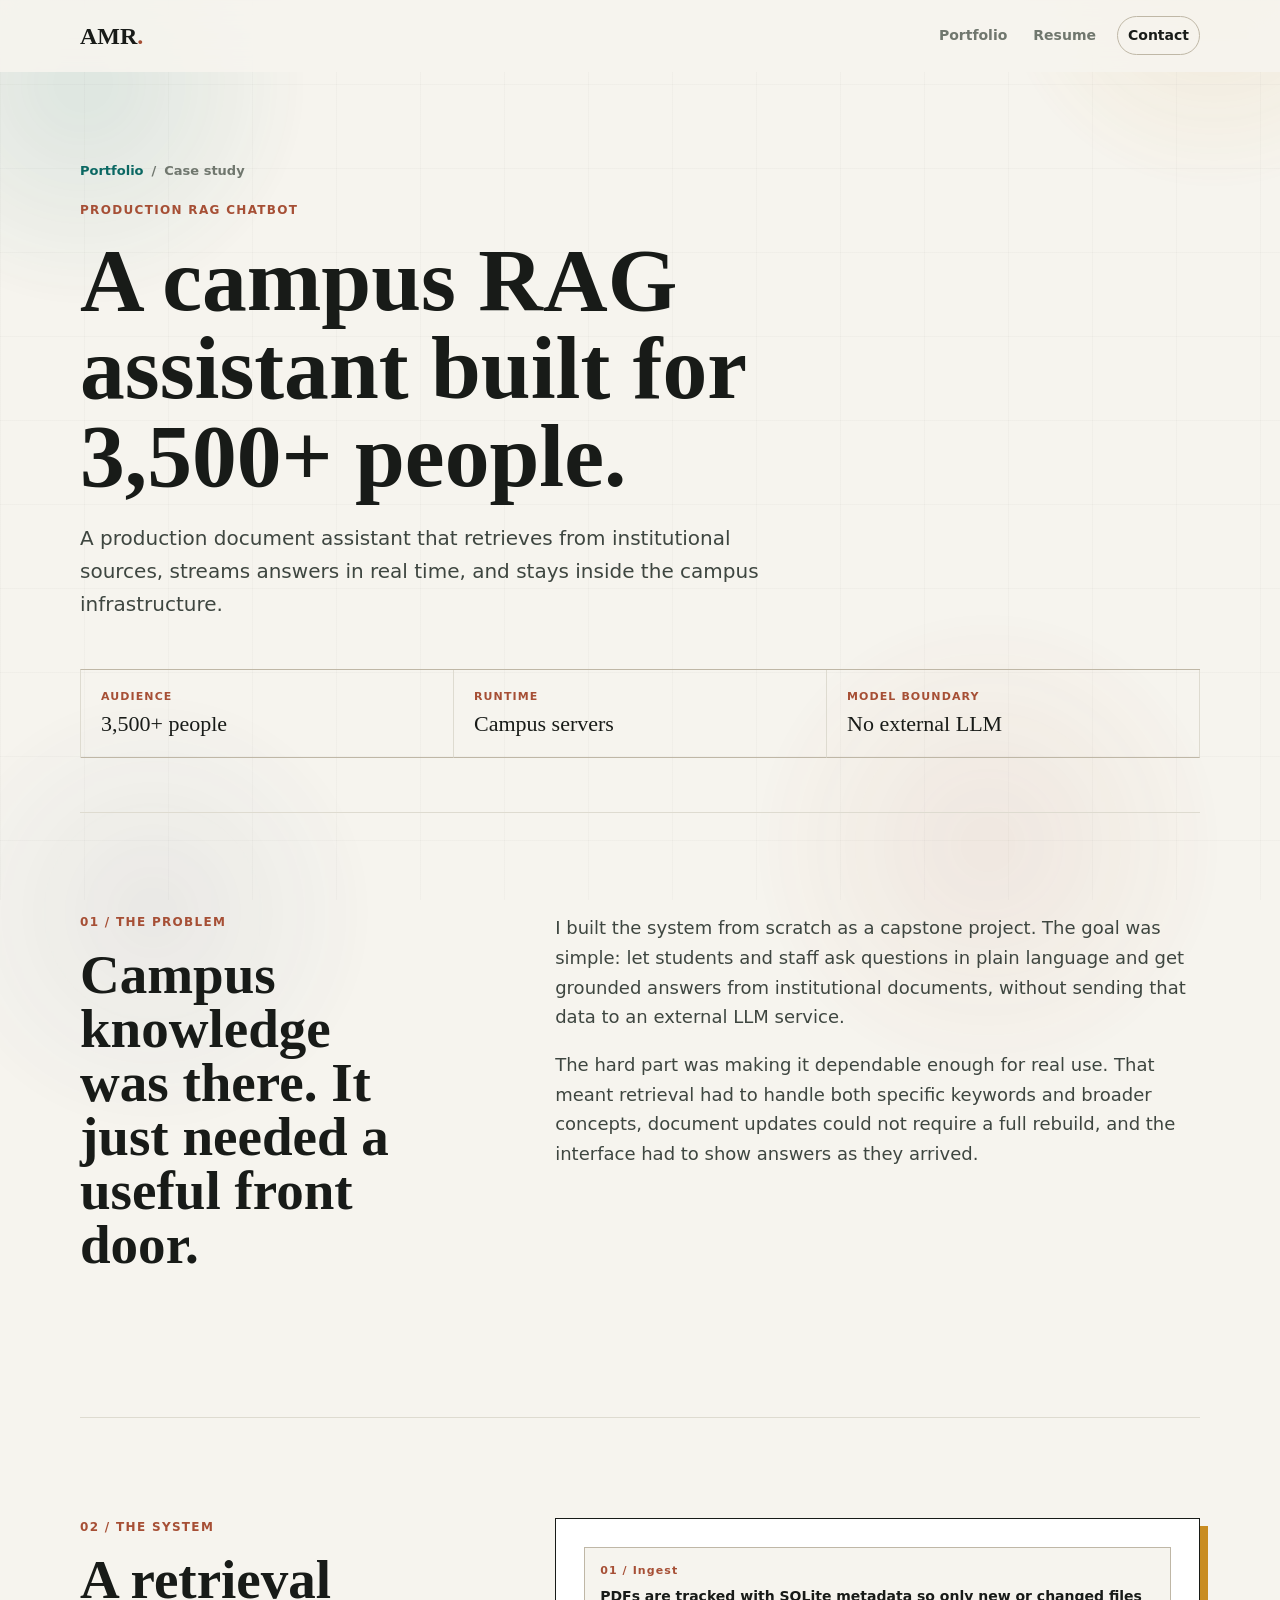
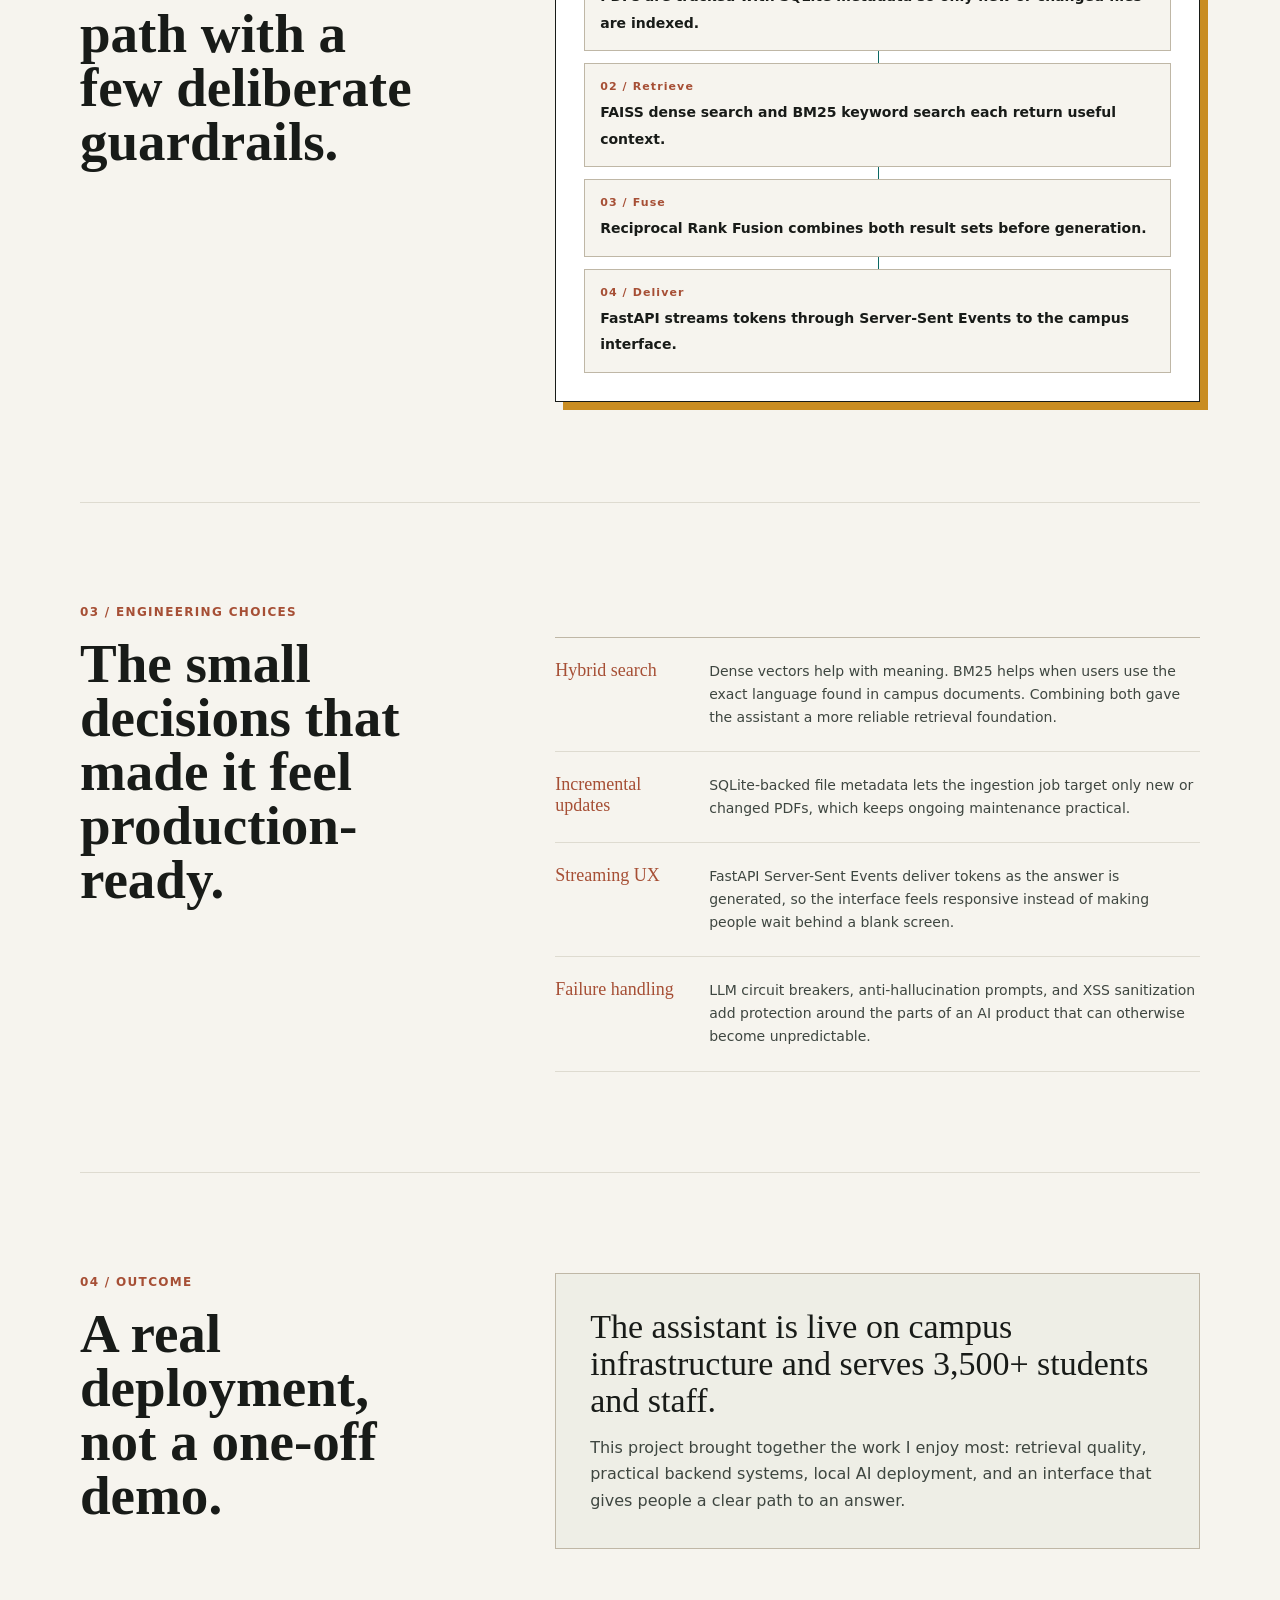
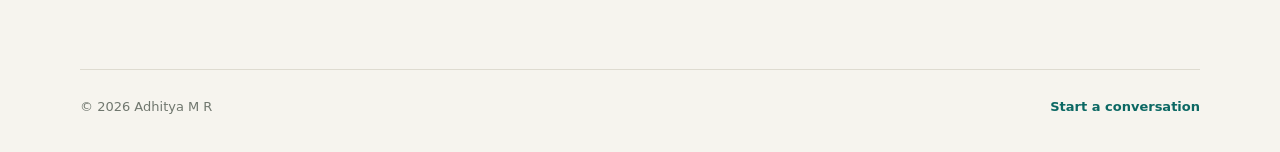
==== case-study.html @ 6dcc954e "Add site rebuild files" ====
<!doctype html>
<html lang="en">
<head>
  <meta charset="utf-8">
  <meta name="viewport" content="width=device-width, initial-scale=1">
  <meta name="description" content="Case study: a production campus RAG assistant built by Adhitya M R.">
  <meta name="theme-color" content="#f6f4ee">
  <title>Campus RAG Assistant | Adhitya M R</title>
  <link rel="icon" type="image/svg+xml" href="favicon.svg">
  <link rel="manifest" href="site.webmanifest">
  <link rel="stylesheet" href="styles.css">
  <script src="script.js" defer></script>
</head>
<body>
  <a class="skip-link" href="#main">Skip to content</a>

  <header class="site-header" data-header>
    <a class="brand" href="index.html" aria-label="Adhitya M R portfolio home">AMR<span>.</span></a>
    <button class="menu-toggle" type="button" aria-expanded="false" aria-controls="site-nav">Menu</button>
    <nav class="site-nav" id="site-nav" aria-label="Primary navigation">
      <a href="index.html#about">Portfolio</a>
      <a href="resume.html">Resume</a>
      <a class="nav-resume" href="index.html#contact">Contact</a>
    </nav>
  </header>

  <main id="main">
    <header class="page-header shell">
      <p class="breadcrumbs"><a href="index.html">Portfolio</a><span>/</span><span>Case study</span></p>
      <p class="eyebrow">Production RAG chatbot</p>
      <h1>A campus RAG assistant built for 3,500+ people.</h1>
      <p class="page-intro">A production document assistant that retrieves from institutional sources, streams answers in real time, and stays inside the campus infrastructure.</p>
      <div class="case-facts" aria-label="Project facts">
        <div><span>Audience</span><strong>3,500+ people</strong></div>
        <div><span>Runtime</span><strong>Campus servers</strong></div>
        <div><span>Model boundary</span><strong>No external LLM</strong></div>
      </div>
    </header>

    <section class="case-study-section shell" id="overview" aria-labelledby="problem-title">
      <div class="case-study-grid">
        <div><p class="eyebrow">01 / The problem</p><h2 id="problem-title">Campus knowledge was there. It just needed a useful front door.</h2></div>
        <div class="case-body">
          <p>I built the system from scratch as a capstone project. The goal was simple: let students and staff ask questions in plain language and get grounded answers from institutional documents, without sending that data to an external LLM service.</p>
          <p>The hard part was making it dependable enough for real use. That meant retrieval had to handle both specific keywords and broader concepts, document updates could not require a full rebuild, and the interface had to show answers as they arrived.</p>
        </div>
      </div>
    </section>

    <section class="case-study-section shell" aria-labelledby="architecture-title">
      <div class="case-study-grid">
        <div><p class="eyebrow">02 / The system</p><h2 id="architecture-title">A retrieval path with a few deliberate guardrails.</h2></div>
        <div class="architecture" aria-label="Campus RAG system flow">
          <div class="architecture-step"><span>01 / Ingest</span><strong>PDFs are tracked with SQLite metadata so only new or changed files are indexed.</strong></div>
          <div class="architecture-step"><span>02 / Retrieve</span><strong>FAISS dense search and BM25 keyword search each return useful context.</strong></div>
          <div class="architecture-step"><span>03 / Fuse</span><strong>Reciprocal Rank Fusion combines both result sets before generation.</strong></div>
          <div class="architecture-step"><span>04 / Deliver</span><strong>FastAPI streams tokens through Server-Sent Events to the campus interface.</strong></div>
        </div>
      </div>
    </section>

    <section class="case-study-section shell" aria-labelledby="decisions-title">
      <div class="case-study-grid">
        <div><p class="eyebrow">03 / Engineering choices</p><h2 id="decisions-title">The small decisions that made it feel production-ready.</h2></div>
        <div class="decision-list">
          <article><h3>Hybrid search</h3><p>Dense vectors help with meaning. BM25 helps when users use the exact language found in campus documents. Combining both gave the assistant a more reliable retrieval foundation.</p></article>
          <article><h3>Incremental updates</h3><p>SQLite-backed file metadata lets the ingestion job target only new or changed PDFs, which keeps ongoing maintenance practical.</p></article>
          <article><h3>Streaming UX</h3><p>FastAPI Server-Sent Events deliver tokens as the answer is generated, so the interface feels responsive instead of making people wait behind a blank screen.</p></article>
          <article><h3>Failure handling</h3><p>LLM circuit breakers, anti-hallucination prompts, and XSS sanitization add protection around the parts of an AI product that can otherwise become unpredictable.</p></article>
        </div>
      </div>
    </section>

    <section class="case-study-section shell" aria-labelledby="outcome-title">
      <div class="case-study-grid">
        <div><p class="eyebrow">04 / Outcome</p><h2 id="outcome-title">A real deployment, not a one-off demo.</h2></div>
        <article class="case-outcome">
          <h3>The assistant is live on campus infrastructure and serves 3,500+ students and staff.</h3>
          <p>This project brought together the work I enjoy most: retrieval quality, practical backend systems, local AI deployment, and an interface that gives people a clear path to an answer.</p>
        </article>
      </div>
    </section>
  </main>

  <footer class="site-footer shell"><span>&copy; <span data-year></span> Adhitya M R</span><a href="index.html#contact">Start a conversation</a></footer>
</body>
</html>
---- styles.css ----
:root {
  --bg: #f6f4ee;
  --surface: #ffffff;
  --surface-soft: #eeeee6;
  --ink: #181b18;
  --ink-soft: #3e4640;
  --muted: #70776e;
  --line: #dedbd0;
  --line-strong: #bfb7a6;
  --accent: #0b6863;
  --accent-2: #a64f35;
  --accent-3: #c98d22;
  --accent-4: #394f7a;
  --shadow: 0 18px 45px rgba(52, 43, 32, .08);
  --serif: Georgia, "Times New Roman", serif;
  --sans: Inter, ui-sans-serif, system-ui, -apple-system, BlinkMacSystemFont, "Segoe UI", sans-serif;
}

* {
  box-sizing: border-box;
}

html {
  scroll-behavior: smooth;
  scroll-padding-top: 86px;
}

body {
  margin: 0;
  background: var(--bg);
  color: var(--ink);
  font: 16px/1.65 var(--sans);
  isolation: isolate;
}

body::before {
  content: "";
  position: fixed;
  inset: 0;
  z-index: -2;
  pointer-events: none;
  background:
    linear-gradient(90deg, rgba(24, 27, 24, .025) 1px, transparent 1px),
    linear-gradient(rgba(24, 27, 24, .025) 1px, transparent 1px);
  background-size: 84px 84px;
}

body::after {
  content: "";
  position: fixed;
  inset: -18vmax;
  z-index: -1;
  pointer-events: none;
  opacity: .75;
  background:
    radial-gradient(circle at 18% 23%, rgba(11, 104, 99, .12) 0 1.5%, transparent 13%),
    radial-gradient(circle at 83% 15%, rgba(201, 141, 34, .12) 0 1.2%, transparent 12%),
    radial-gradient(circle at 70% 79%, rgba(166, 79, 53, .09) 0 1.4%, transparent 15%),
    radial-gradient(circle at 22% 84%, rgba(57, 79, 122, .08) 0 1.1%, transparent 13%);
  filter: blur(3px);
  animation: ambient-drift 24s ease-in-out infinite alternate;
}

a {
  color: inherit;
  text-decoration: none;
}

a:focus-visible,
button:focus-visible {
  outline: 3px solid var(--accent-3);
  outline-offset: 4px;
}

.shell {
  width: min(1120px, calc(100% - 48px));
  margin: 0 auto;
}

.skip-link {
  position: fixed;
  z-index: 20;
  top: 12px;
  left: 12px;
  padding: 9px 14px;
  background: var(--ink);
  color: white;
  transform: translateY(-160%);
}

.skip-link:focus {
  transform: translateY(0);
}

.site-header {
  position: sticky;
  top: 0;
  z-index: 10;
  display: flex;
  align-items: center;
  justify-content: space-between;
  min-height: 72px;
  padding: 0 max(24px, calc((100vw - 1120px) / 2));
  border-bottom: 1px solid transparent;
  background: color-mix(in srgb, var(--bg) 88%, transparent);
  backdrop-filter: blur(14px);
  transition: min-height .2s, border-color .2s;
}

.site-header.is-scrolled {
  min-height: 60px;
  border-bottom-color: var(--line);
}

.brand {
  font: 700 24px/1 var(--serif);
  letter-spacing: 0;
}

.brand span {
  color: var(--accent-2);
}

.site-nav {
  display: flex;
  align-items: center;
  gap: 6px;
}

.site-nav a {
  padding: 7px 10px;
  color: var(--muted);
  font-size: 14px;
  font-weight: 700;
}

.site-nav a:hover,
.site-nav a.active {
  color: var(--accent);
}

.site-nav .nav-resume {
  margin-left: 5px;
  border: 1px solid var(--line-strong);
  border-radius: 999px;
  color: var(--ink);
}

.site-nav .nav-resume:hover {
  border-color: var(--accent);
  color: var(--accent);
}

.section-rail {
  position: fixed;
  z-index: 8;
  top: 50%;
  right: clamp(16px, 3vw, 42px);
  display: grid;
  gap: 8px;
  transform: translateY(-50%);
}

.section-rail::before {
  content: "";
  position: absolute;
  top: 8px;
  bottom: 8px;
  left: 5px;
  width: 1px;
  background: var(--line-strong);
}

.section-rail a {
  position: relative;
  display: flex;
  align-items: center;
  min-height: 11px;
  color: var(--ink-soft);
}

.section-rail a::before {
  content: "";
  width: 11px;
  height: 11px;
  border: 2px solid var(--bg);
  border-radius: 50%;
  background: var(--line-strong);
  transition: transform .2s ease, background .2s ease;
}

.section-rail span {
  position: absolute;
  right: 19px;
  padding: 2px 7px;
  border: 1px solid var(--line);
  background: color-mix(in srgb, var(--bg) 92%, transparent);
  font-size: 11px;
  font-weight: 800;
  opacity: 0;
  transform: translateX(5px);
  transition: opacity .2s ease, transform .2s ease;
}

.section-rail a:hover span,
.section-rail a:focus-visible span,
.section-rail a.active span {
  opacity: 1;
  transform: translateX(0);
}

.section-rail a.active::before {
  background: var(--accent);
  transform: scale(1.35);
}

.menu-toggle {
  display: none;
  border: 1px solid var(--line-strong);
  border-radius: 999px;
  background: var(--surface);
  color: var(--ink);
  padding: 7px 13px;
  font: 700 13px var(--sans);
}

.hero {
  position: relative;
  display: grid;
  grid-template-columns: minmax(0, 1fr) 315px;
  gap: clamp(38px, 9vw, 120px);
  align-items: center;
  min-height: calc(100vh - 72px);
  padding: 92px 0 110px;
}

.eyebrow {
  display: flex;
  align-items: center;
  gap: 9px;
  margin: 0 0 15px;
  color: var(--accent-2);
  font-size: 12px;
  font-weight: 800;
  letter-spacing: .11em;
  text-transform: uppercase;
}

h1,
h2,
h3,
p {
  overflow-wrap: anywhere;
}

h1,
h2,
h3 {
  margin-top: 0;
}

h1,
h2 {
  font-family: var(--serif);
  letter-spacing: 0;
  line-height: .98;
}

h1 {
  max-width: 760px;
  margin-bottom: 26px;
  font-size: clamp(50px, 7vw, 94px);
}

.name-initials {
  white-space: nowrap;
}

h2 {
  font-size: clamp(42px, 5.3vw, 72px);
}

em {
  color: var(--accent);
  font-weight: 400;
}

.intro {
  max-width: 680px;
  margin-bottom: 31px;
  color: var(--ink-soft);
  font-size: clamp(18px, 2vw, 22px);
}

.hero-actions,
.contact-actions {
  display: flex;
  flex-wrap: wrap;
  align-items: center;
  gap: 16px;
}

.jump-links {
  display: flex;
  flex-wrap: wrap;
  gap: 9px 18px;
  margin-top: 32px;
}

.jump-links a {
  display: inline-flex;
  gap: 7px;
  align-items: center;
  padding-bottom: 3px;
  border-bottom: 1px solid transparent;
  color: var(--ink-soft);
  font-size: 12px;
  font-weight: 800;
  transition: border-color .2s ease, color .2s ease, transform .2s ease;
}

.jump-links a:hover {
  border-bottom-color: var(--accent);
  color: var(--accent);
  transform: translateY(-2px);
}

.jump-links span {
  color: var(--accent-2);
  font-family: var(--serif);
  font-size: 15px;
}

.button {
  display: inline-flex;
  align-items: center;
  justify-content: center;
  gap: 10px;
  min-height: 48px;
  padding: 0 18px;
  border: 1px solid var(--ink);
  border-radius: 5px;
  font-size: 14px;
  font-weight: 800;
  transition: transform .18s ease, box-shadow .18s ease;
}

.button:hover {
  transform: translate(-2px, -2px);
  box-shadow: 4px 4px 0 var(--ink);
}

.button-primary {
  border-color: var(--accent);
  background: var(--accent);
  color: #fff;
}

.text-link {
  color: var(--accent);
  font-size: 14px;
  font-weight: 800;
}

.text-link:hover {
  text-decoration: underline;
}

.now-card {
  position: relative;
  padding: 22px;
  border: 1px solid var(--ink);
  background: var(--surface);
  box-shadow: 8px 8px 0 var(--accent-3);
  transform: translate(var(--tilt-x, 0), var(--tilt-y, 0)) rotate(calc(2deg + var(--tilt-r, 0deg)));
  transition: transform .25s ease, box-shadow .25s ease;
}

.now-card:hover {
  box-shadow: 11px 11px 0 var(--accent-3);
}

.now-card::after {
  content: "";
  position: absolute;
  width: 90px;
  height: 5px;
  top: -3px;
  left: 50%;
  background: rgba(201, 141, 34, .65);
  transform: translateX(-50%) rotate(-3deg);
}

.card-topline {
  display: flex;
  justify-content: space-between;
  color: var(--muted);
  font-size: 11px;
  font-weight: 800;
  letter-spacing: .14em;
}

.live-dot {
  width: 9px;
  height: 9px;
  border-radius: 50%;
  background: var(--accent);
}

.now-card > p:not(.card-footnote) {
  margin: 44px 0 25px;
  font: 28px/1.14 var(--serif);
  letter-spacing: 0;
}

.mini-stack,
.tags {
  display: flex;
  flex-wrap: wrap;
  gap: 7px;
}

.mini-stack span,
.tags span {
  padding: 3px 8px;
  border: 1px solid var(--line);
  border-radius: 999px;
  color: var(--ink-soft);
  font-size: 12px;
  font-weight: 700;
}

.card-footnote {
  margin: 27px 0 0;
  padding-top: 13px;
  border-top: 1px solid var(--line);
  color: var(--muted);
  font-size: 12px;
}

.scroll-cue {
  position: absolute;
  bottom: 25px;
  left: 0;
  display: flex;
  align-items: center;
  gap: 10px;
  color: var(--muted);
  font-size: 12px;
  font-weight: 700;
}

.scroll-cue i {
  width: 28px;
  height: 1px;
  background: var(--accent);
}

.section {
  padding: 115px 0;
  border-top: 1px solid var(--line);
}

.section-heading {
  max-width: 770px;
  margin-bottom: 48px;
}

.section-heading .eyebrow {
  margin-bottom: 18px;
}

.about {
  display: grid;
  grid-template-columns: 1.15fr .85fr;
  gap: 90px;
}

.about .section-heading {
  margin: 0;
}

.about-content > p {
  margin: 0 0 38px;
  color: var(--ink-soft);
  font-size: 21px;
}

.principles {
  display: grid;
  gap: 12px;
  margin: 0;
  padding: 0;
  list-style: none;
}

.principles li {
  display: grid;
  grid-template-columns: 43px 1fr;
  gap: 8px;
  padding-top: 12px;
  border-top: 1px solid var(--line);
  color: var(--ink-soft);
  font-weight: 700;
}

.principles span {
  color: var(--accent-2);
  font-size: 12px;
}

.split-heading {
  display: flex;
  max-width: none;
  align-items: end;
  justify-content: space-between;
  gap: 35px;
}

.split-heading > div {
  max-width: 700px;
}

.split-heading > p {
  max-width: 320px;
  margin: 0 0 5px;
  color: var(--muted);
}

.experience-list {
  display: grid;
  grid-template-columns: 1fr 1fr;
  gap: 18px;
}

.timeline-card {
  position: relative;
  min-height: 640px;
  padding: 32px;
  overflow: hidden;
  border: 1px solid var(--line-strong);
  background: var(--surface);
  transition: transform .25s ease, box-shadow .25s ease;
}

.timeline-card:hover {
  transform: translateY(-5px);
  box-shadow: var(--shadow);
}

.timeline-card-alt {
  background: var(--surface-soft);
}

.role-meta,
.card-label {
  margin: 0 0 24px;
  color: var(--accent-2);
  font-size: 11px;
  font-weight: 800;
  letter-spacing: .1em;
  text-transform: uppercase;
}

.timeline-card h3 {
  max-width: 460px;
  margin-bottom: 16px;
  font: 38px/1.05 var(--serif);
  letter-spacing: 0;
}

.timeline-card > p:not(.role-meta) {
  max-width: 520px;
  color: var(--ink-soft);
}

.detail-list {
  display: grid;
  gap: 10px;
  margin: 26px 0 30px;
  padding: 0;
  list-style: none;
  color: var(--ink-soft);
  font-size: 14px;
}

.detail-list li {
  position: relative;
  padding-left: 17px;
}

.detail-list li::before {
  content: "";
  position: absolute;
  left: 0;
  top: .65em;
  width: 7px;
  height: 7px;
  background: var(--accent);
  transform: rotate(45deg);
}

.timeline-card .tags {
  margin-top: 28px;
}

.case-link {
  display: inline-flex;
  align-items: center;
  gap: 8px;
  margin-top: 26px;
  color: var(--accent);
  font-size: 13px;
  font-weight: 800;
}

.case-link:hover span {
  transform: translateX(4px);
}

.case-link span {
  transition: transform .2s ease;
}

.projects {
  padding-bottom: 100px;
}

.project-list {
  border-top: 1px solid var(--line-strong);
}

.project-row {
  display: grid;
  grid-template-columns: 60px minmax(0, 1fr) 260px 42px;
  gap: 20px;
  align-items: center;
  padding: 31px 12px;
  border-bottom: 1px solid var(--line);
  transition: background .2s, padding .2s;
}

.project-row:hover {
  padding-right: 20px;
  padding-left: 20px;
  background: var(--surface);
}

.project-number {
  color: var(--accent-2);
  font: 28px var(--serif);
}

.project-row h3 {
  margin: 0 0 5px;
  font: 29px/1.15 var(--serif);
  letter-spacing: 0;
}

.project-row p {
  margin: 0;
  color: var(--muted);
}

.project-stack {
  font-size: 13px;
}

.project-row > a {
  justify-self: end;
  display: grid;
  width: 42px;
  height: 34px;
  place-items: center;
  border: 1px solid var(--line-strong);
  border-radius: 999px;
  color: var(--accent);
  font-size: 12px;
  font-weight: 800;
}

.project-row > a:hover {
  background: var(--accent);
  color: white;
}

.skills {
  padding-top: 80px;
}

.toolkit-grid {
  display: grid;
  grid-template-columns: repeat(2, 1fr);
  border-top: 1px solid var(--line-strong);
}

.toolkit-grid div {
  display: grid;
  grid-template-columns: 145px 1fr;
  gap: 20px;
  padding: 20px 0;
  border-bottom: 1px solid var(--line);
}

.toolkit-grid div:nth-child(odd) {
  padding-right: 28px;
}

.toolkit-grid div:nth-child(even) {
  padding-left: 28px;
  border-left: 1px solid var(--line);
}

.toolkit-grid strong {
  color: var(--accent-2);
  font-size: 13px;
}

.toolkit-grid span {
  color: var(--ink-soft);
}

.credentials-grid {
  display: grid;
  grid-template-columns: 1fr 1fr;
  gap: 18px;
  margin-top: 34px;
}

.credential-card {
  padding: 28px;
  border: 1px solid var(--line-strong);
  background: var(--surface);
}

.credential-card:nth-child(2) {
  background: var(--surface-soft);
}

.credential-card h3 {
  margin-bottom: 12px;
  font: 30px/1.1 var(--serif);
  letter-spacing: 0;
}

.credential-card p:last-child {
  margin-bottom: 0;
  color: var(--ink-soft);
}

.contact {
  position: relative;
  padding: 115px 0 120px;
}

.contact-grid {
  display: grid;
  grid-template-columns: minmax(0, .9fr) minmax(430px, 1.1fr);
  gap: clamp(48px, 9vw, 120px);
  align-items: start;
}

.contact-copy h2 {
  max-width: 620px;
  margin-bottom: 24px;
}

.contact-copy > p:not(.eyebrow) {
  max-width: 520px;
  margin: 0 0 30px;
  color: var(--ink-soft);
  font-size: 19px;
}

.contact-notes {
  display: grid;
  gap: 11px;
  max-width: 520px;
  margin: 38px 0 0;
  padding: 0;
  list-style: none;
}

.contact-notes li {
  display: grid;
  grid-template-columns: 34px 1fr;
  gap: 9px;
  padding-top: 11px;
  border-top: 1px solid var(--line);
  color: var(--ink-soft);
  font-size: 14px;
  font-weight: 700;
}

.contact-notes span {
  color: var(--accent-2);
  font: 16px var(--serif);
}

.contact-starter {
  position: relative;
  padding: 34px;
  border: 1px solid var(--ink);
  background: var(--surface);
  box-shadow: 10px 10px 0 var(--accent-4);
}

.contact-starter::before {
  content: "";
  position: absolute;
  top: -4px;
  right: 34px;
  width: 84px;
  height: 6px;
  background: rgba(57, 79, 122, .55);
  transform: rotate(2deg);
}

.contact-starter h3 {
  max-width: 520px;
  margin-bottom: 27px;
  font: 35px/1.08 var(--serif);
}

.topic-picker {
  display: grid;
  grid-template-columns: 1fr 1fr;
  gap: 9px;
}

.topic-button {
  min-height: 54px;
  padding: 11px 13px;
  border: 1px solid var(--line-strong);
  border-radius: 0;
  background: var(--bg);
  color: var(--ink-soft);
  cursor: pointer;
  font: 700 13px/1.25 var(--sans);
  text-align: left;
  transition: transform .2s ease, background .2s ease, border-color .2s ease, color .2s ease;
}

.topic-button:hover,
.topic-button:focus-visible {
  border-color: var(--accent);
  color: var(--accent);
  transform: translateY(-2px);
}

.topic-button.is-selected {
  border-color: var(--accent);
  background: var(--accent);
  color: #fff;
}

.contact-status {
  min-height: 1.7em;
  margin: 21px 0;
  color: var(--accent);
  font-size: 13px;
  font-weight: 800;
}

.contact-starter .contact-actions {
  gap: 11px;
}

.contact-starter .button {
  flex: 1 1 160px;
}

.contact-footnote {
  margin: 23px 0 0;
  padding-top: 14px;
  border-top: 1px solid var(--line);
  color: var(--muted);
  font-size: 12px;
}

.button-whatsapp {
  border-color: var(--accent);
  background: #fff;
  color: var(--accent);
}

.button-whatsapp svg {
  width: 20px;
  height: 20px;
  fill: currentColor;
}

.site-footer {
  display: flex;
  justify-content: space-between;
  padding: 26px 0 35px;
  border-top: 1px solid var(--line);
  color: var(--muted);
  font-size: 13px;
}

.site-footer a {
  color: var(--accent);
  font-weight: 800;
}

.page-header {
  padding: 88px 0 54px;
  border-bottom: 1px solid var(--line);
}

.breadcrumbs {
  display: flex;
  gap: 8px;
  margin: 0 0 20px;
  color: var(--muted);
  font-size: 13px;
  font-weight: 700;
}

.breadcrumbs a {
  color: var(--accent);
}

.page-header h1 {
  max-width: 920px;
  margin-bottom: 22px;
  font-size: clamp(54px, 7vw, 94px);
}

.page-intro {
  max-width: 720px;
  margin: 0;
  color: var(--ink-soft);
  font-size: 20px;
}

.case-facts {
  display: grid;
  grid-template-columns: repeat(3, 1fr);
  margin-top: 48px;
  border-top: 1px solid var(--line-strong);
  border-left: 1px solid var(--line);
}

.case-facts div {
  padding: 18px 20px;
  border-right: 1px solid var(--line);
  border-bottom: 1px solid var(--line-strong);
}

.case-facts span {
  display: block;
  margin-bottom: 5px;
  color: var(--accent-2);
  font-size: 11px;
  font-weight: 800;
  letter-spacing: .1em;
  text-transform: uppercase;
}

.case-facts strong {
  font: 22px/1.15 var(--serif);
}

.case-study-section {
  padding: 100px 0;
}

.case-study-section + .case-study-section {
  border-top: 1px solid var(--line);
}

.case-study-grid {
  display: grid;
  grid-template-columns: .7fr 1.3fr;
  gap: clamp(48px, 10vw, 140px);
  align-items: start;
}

.case-study-grid h2 {
  position: sticky;
  top: 100px;
  font-size: clamp(38px, 4.3vw, 58px);
}

.case-body {
  max-width: 670px;
}

.case-body > p {
  margin-top: 0;
  color: var(--ink-soft);
  font-size: 18px;
}

.decision-list {
  display: grid;
  gap: 0;
  margin: 34px 0 0;
  border-top: 1px solid var(--line-strong);
}

.decision-list article {
  display: grid;
  grid-template-columns: 130px 1fr;
  gap: 24px;
  padding: 22px 0;
  border-bottom: 1px solid var(--line);
}

.decision-list h3 {
  margin: 0;
  color: var(--accent-2);
  font: 18px/1.2 var(--serif);
}

.decision-list p {
  margin: 0;
  color: var(--ink-soft);
  font-size: 14px;
}

.architecture {
  display: grid;
  gap: 12px;
  padding: 28px;
  border: 1px solid var(--ink);
  background: var(--surface);
  box-shadow: 8px 8px 0 var(--accent-3);
}

.architecture-step {
  position: relative;
  padding: 14px 15px;
  border: 1px solid var(--line-strong);
  background: var(--bg);
}

.architecture-step:not(:last-child)::after {
  content: "";
  position: absolute;
  bottom: -13px;
  left: 50%;
  width: 1px;
  height: 12px;
  background: var(--accent);
}

.architecture-step span {
  display: block;
  margin-bottom: 3px;
  color: var(--accent-2);
  font-size: 11px;
  font-weight: 800;
  letter-spacing: .1em;
}

.architecture-step strong {
  font-size: 14px;
}

.case-outcome {
  padding: 34px;
  border: 1px solid var(--line-strong);
  background: var(--surface-soft);
}

.case-outcome h3 {
  margin-bottom: 15px;
  font: 34px/1.1 var(--serif);
}

.case-outcome p {
  margin: 0;
  color: var(--ink-soft);
}

.resume-main {
  padding: 65px 0 100px;
}

.resume-topline {
  display: flex;
  align-items: start;
  justify-content: space-between;
  gap: 30px;
  margin-bottom: 52px;
}

.resume-name {
  margin-bottom: 13px;
  font-size: clamp(50px, 7vw, 82px);
}

.resume-role {
  margin: 0;
  color: var(--accent-2);
  font-size: 15px;
  font-weight: 800;
}

.resume-actions {
  display: flex;
  flex-wrap: wrap;
  gap: 10px;
}

.resume-actions .button {
  cursor: pointer;
}

.resume-summary {
  max-width: 790px;
  margin: 0 0 58px;
  color: var(--ink-soft);
  font-size: 20px;
}

.resume-section {
  display: grid;
  grid-template-columns: 170px 1fr;
  gap: 40px;
  padding: 42px 0;
  border-top: 1px solid var(--line-strong);
}

.resume-section-title {
  margin: 0;
  color: var(--accent-2);
  font-size: 12px;
  letter-spacing: .1em;
  text-transform: uppercase;
}

.resume-section-content > *:first-child {
  margin-top: 0;
}

.resume-entry + .resume-entry {
  margin-top: 35px;
}

.resume-entry-header {
  display: flex;
  justify-content: space-between;
  gap: 18px;
  margin-bottom: 10px;
}

.resume-entry h3 {
  margin: 0;
  font: 29px/1.1 var(--serif);
}

.resume-entry time,
.resume-entry .location {
  color: var(--muted);
  font-size: 13px;
  font-weight: 700;
  white-space: nowrap;
}

.resume-entry p {
  margin: 0 0 12px;
  color: var(--ink-soft);
}

.resume-entry ul {
  display: grid;
  gap: 8px;
  margin: 0;
  padding-left: 18px;
  color: var(--ink-soft);
  font-size: 14px;
}

.resume-skills {
  display: grid;
  gap: 13px;
  margin: 0;
}

.resume-skills div {
  display: grid;
  grid-template-columns: 160px 1fr;
  gap: 18px;
}

.resume-skills dt {
  color: var(--accent-2);
  font-size: 13px;
  font-weight: 800;
}

.resume-skills dd {
  margin: 0;
  color: var(--ink-soft);
}

.toast {
  position: fixed;
  z-index: 30;
  right: 22px;
  bottom: 22px;
  padding: 10px 15px;
  border: 1px solid var(--ink);
  background: var(--surface);
  box-shadow: 4px 4px 0 var(--accent-3);
  font-size: 13px;
  font-weight: 700;
  opacity: 0;
  transform: translateY(15px);
  pointer-events: none;
  transition: .2s;
}

.toast.is-visible {
  opacity: 1;
  transform: translateY(0);
}

.reveal {
  opacity: 0;
  transform: translateY(18px);
  transition: opacity .55s ease, transform .55s ease;
}

.reveal.is-visible {
  opacity: 1;
  transform: translateY(0);
}

@keyframes ambient-drift {
  from {
    transform: translate3d(-1.5%, -1%, 0) scale(1);
  }

  to {
    transform: translate3d(1.5%, 1%, 0) scale(1.05);
  }
}

@media (max-width: 780px) {
  html {
    scroll-padding-top: 70px;
  }

  .shell {
    width: min(100% - 34px, 1120px);
  }

  .site-header {
    min-height: 64px;
    padding: 0 17px;
  }

  .menu-toggle {
    display: block;
  }

  .site-nav {
    position: absolute;
    top: 63px;
    right: 17px;
    left: 17px;
    display: none;
    flex-direction: column;
    align-items: stretch;
    gap: 0;
    padding: 8px;
    border: 1px solid var(--line);
    background: var(--surface);
    box-shadow: var(--shadow);
  }

  .site-nav.is-open {
    display: flex;
  }

  .site-nav a {
    padding: 11px;
  }

  .section-rail {
    display: none;
  }

  .hero {
    grid-template-columns: 1fr;
    gap: 55px;
    min-height: auto;
    padding: 83px 0 88px;
  }

  .now-card {
    max-width: 410px;
    justify-self: end;
  }

  .scroll-cue {
    display: none;
  }

  .section,
  .contact {
    padding: 76px 0;
  }

  .about,
  .experience-list,
  .credentials-grid,
  .contact-grid {
    grid-template-columns: 1fr;
    gap: 38px;
  }

  .split-heading {
    display: block;
  }

  .split-heading > p {
    margin-top: 22px;
  }

  .timeline-card {
    min-height: auto;
  }

  .project-row {
    grid-template-columns: 38px 1fr 42px;
    gap: 12px;
  }

  .project-stack {
    display: none;
  }

  .toolkit-grid {
    grid-template-columns: 1fr;
  }

  .toolkit-grid div:nth-child(n) {
    padding: 17px 0;
    border-left: 0;
  }

  .contact {
    padding-bottom: 82px;
  }

  .case-study-section {
    padding: 75px 0;
  }

  .case-study-grid {
    grid-template-columns: 1fr;
    gap: 30px;
  }

  .case-study-grid h2 {
    position: static;
  }

  .resume-topline,
  .resume-entry-header {
    align-items: start;
    flex-direction: column;
  }

  .resume-section {
    grid-template-columns: 1fr;
    gap: 16px;
  }
}

@media (max-width: 480px) {
  h1 {
    font-size: clamp(42px, 12vw, 52px);
  }

  .hero {
    padding-top: 58px;
  }

  .now-card {
    justify-self: stretch;
  }

  .timeline-card,
  .credential-card,
  .contact-starter {
    padding: 25px;
  }

  .timeline-card {
    padding-bottom: 125px;
  }

  .timeline-card h3 {
    font-size: 32px;
  }

  .project-row {
    padding-right: 0;
    padding-left: 0;
  }

  .project-row:hover {
    padding-right: 6px;
    padding-left: 6px;
  }

  .toolkit-grid div {
    grid-template-columns: 1fr;
    gap: 4px;
  }

  .topic-picker {
    grid-template-columns: 1fr;
  }

  .case-facts {
    grid-template-columns: 1fr;
  }

  .decision-list article,
  .resume-skills div {
    grid-template-columns: 1fr;
    gap: 7px;
  }

  .page-header {
    padding-top: 58px;
  }

  .resume-main {
    padding-top: 45px;
  }

  .site-footer {
    gap: 12px;
    flex-direction: column;
  }

  .contact-actions .button {
    width: 100%;
  }
}

@media (prefers-reduced-motion: reduce) {
  *,
  *::before,
  *::after {
    scroll-behavior: auto !important;
    animation-duration: .01ms !important;
    transition-duration: .01ms !important;
  }

  .reveal {
    opacity: 1;
    transform: none;
  }
}

@media print {
  body {
    background: #fff;
    font-size: 11pt;
  }

  body::before,
  body::after,
  .site-header,
  .section-rail,
  .site-footer,
  .resume-actions {
    display: none !important;
  }

  .shell {
    width: 100%;
  }

  .resume-main {
    padding: 0;
  }

  .resume-topline {
    margin-bottom: 28px;
  }

  .resume-name {
    font-size: 38pt;
  }

  .resume-summary {
    margin-bottom: 28px;
    font-size: 13pt;
  }

  .resume-section {
    grid-template-columns: 120px 1fr;
    gap: 24px;
    padding: 24px 0;
    break-inside: avoid;
  }

  .resume-entry + .resume-entry {
    margin-top: 22px;
  }
}
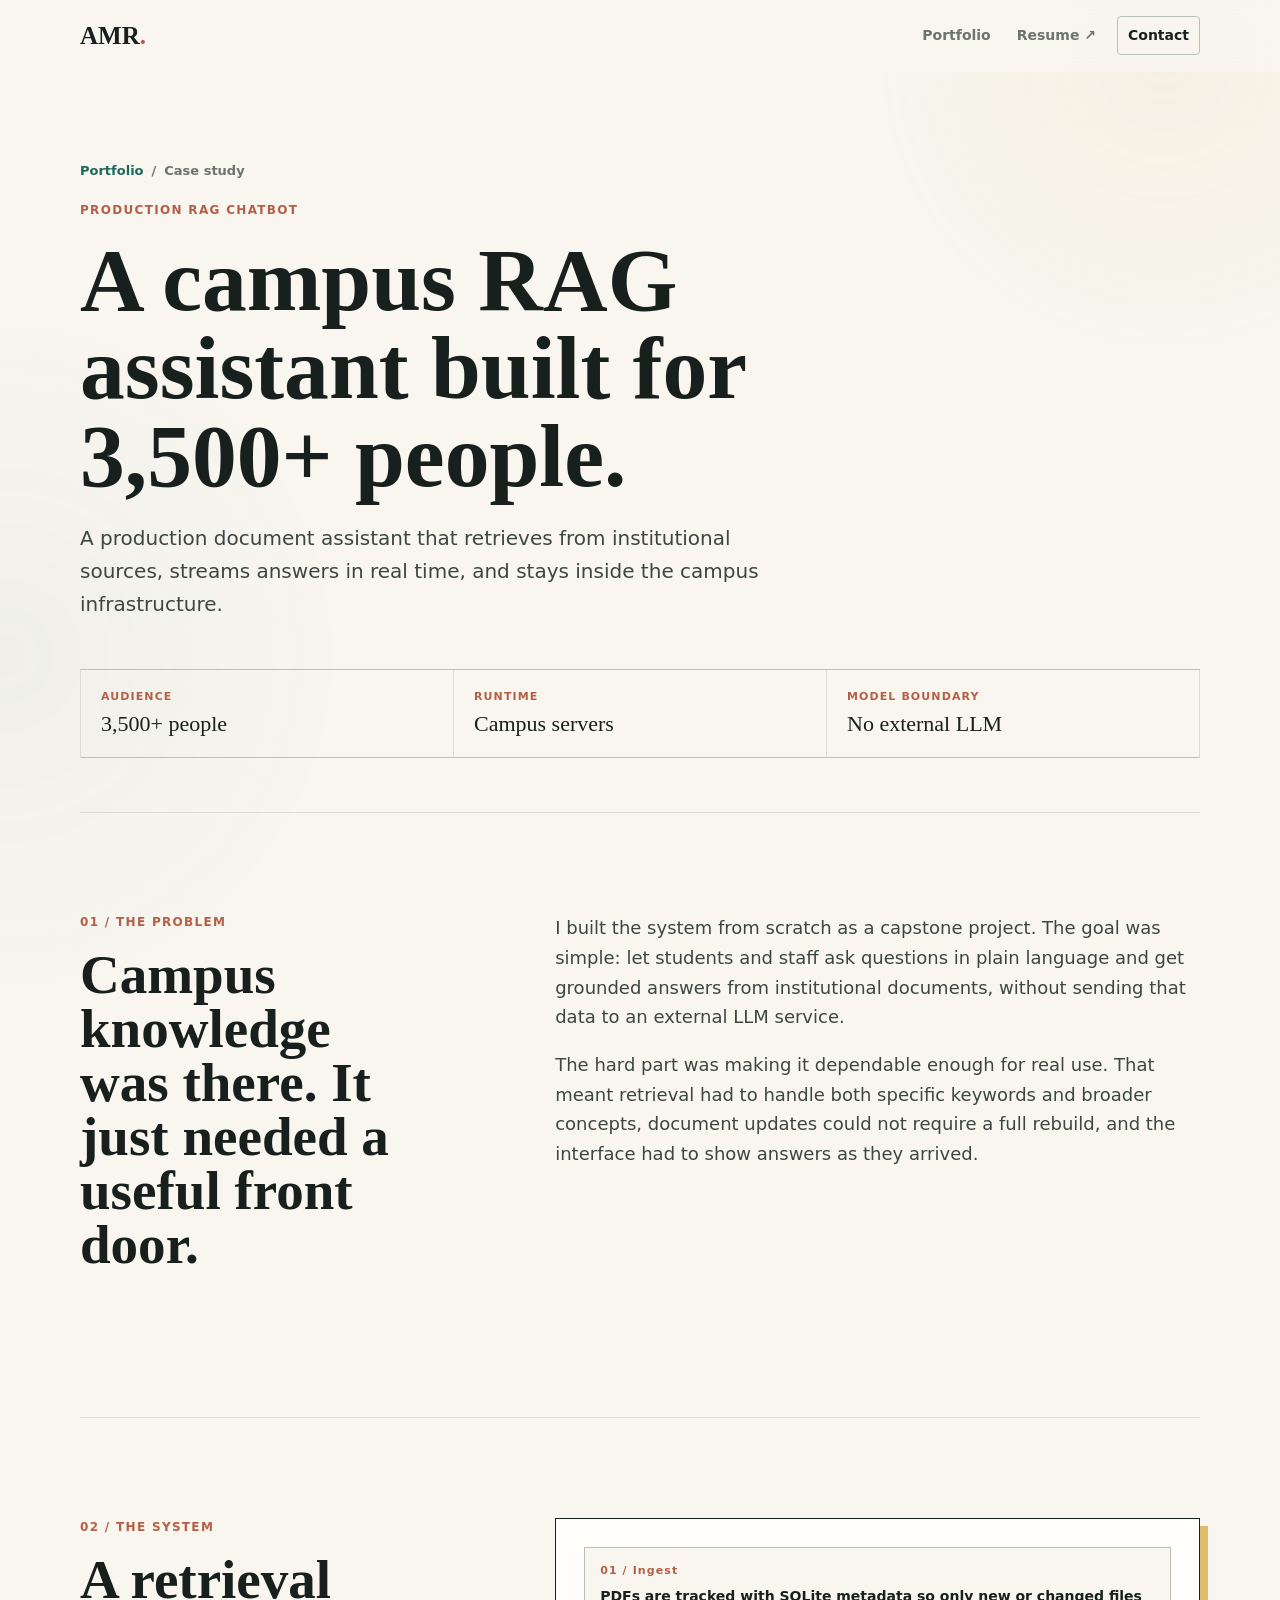
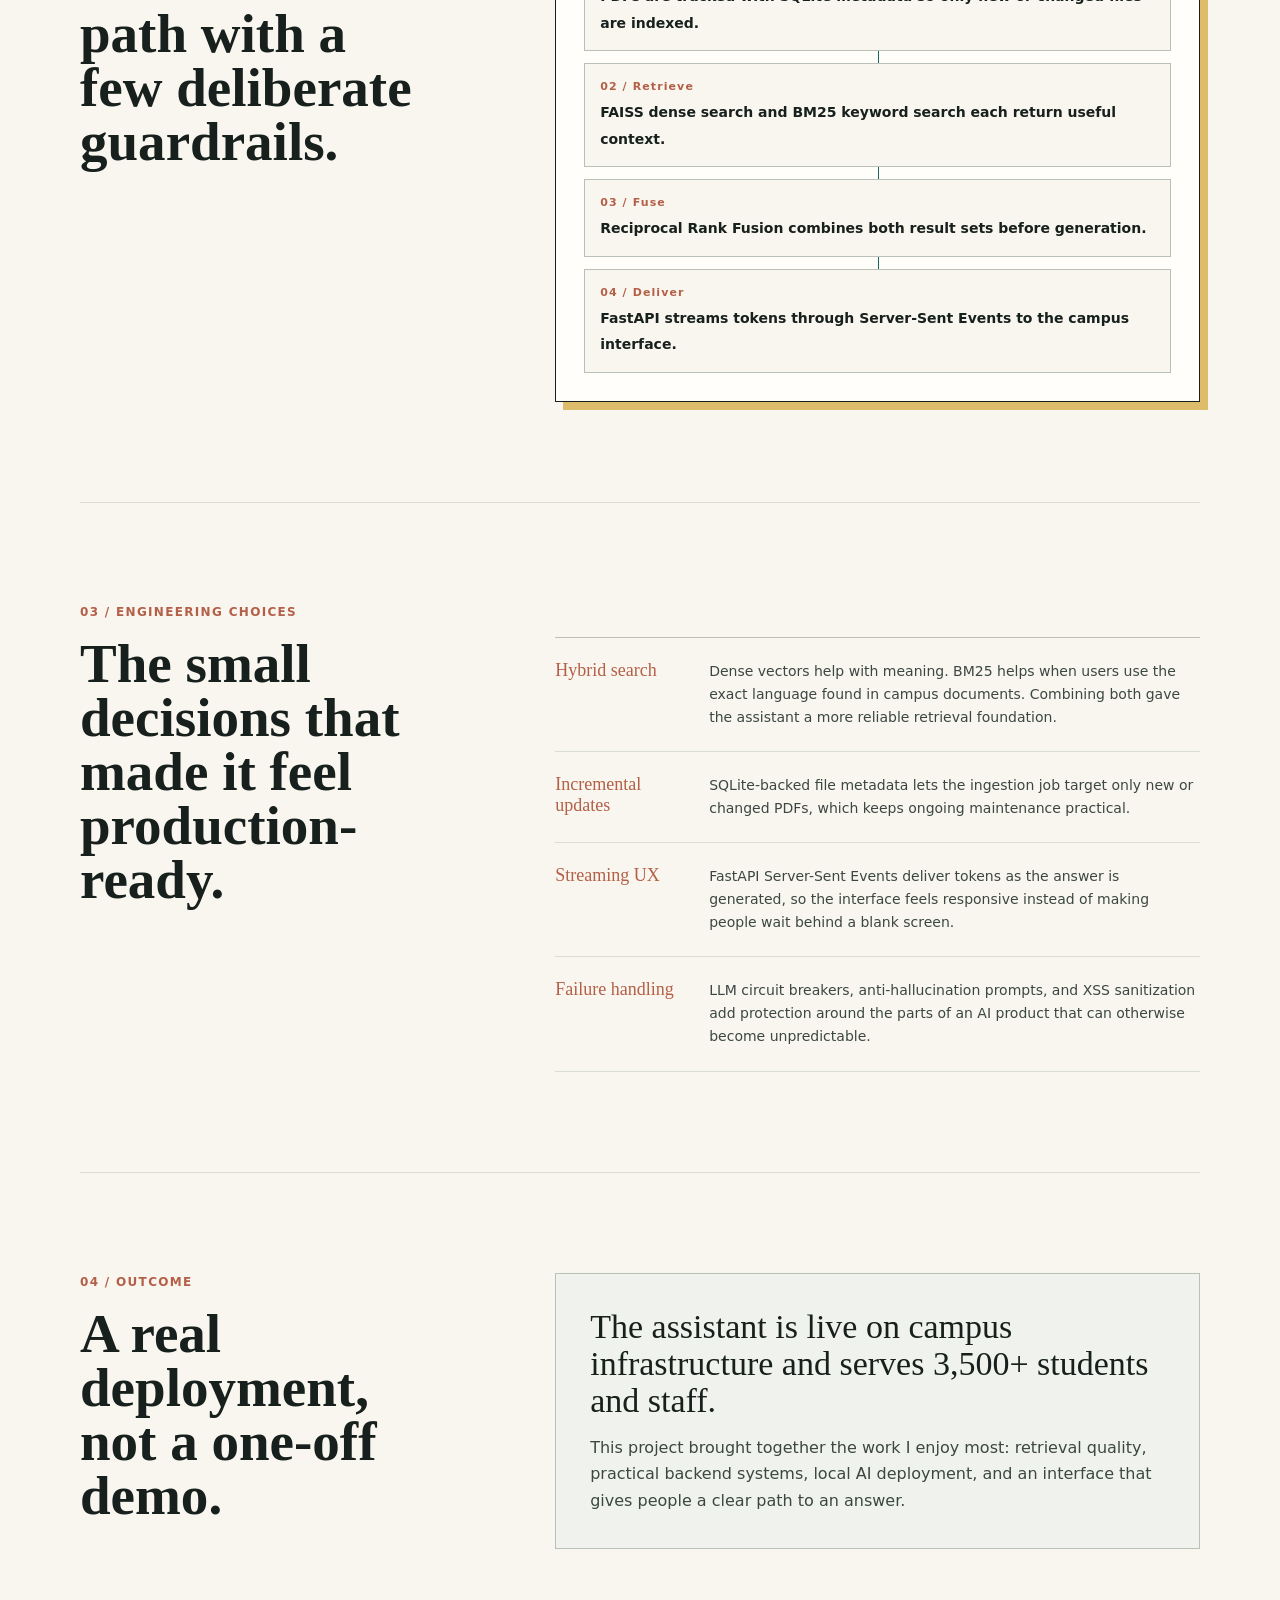
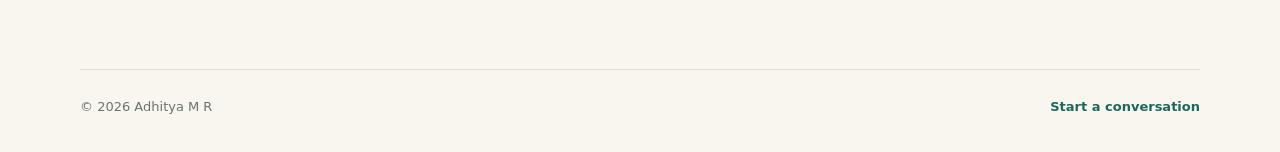
==== commit 44383f8b: "Refresh portfolio experience and host resume PDF" ====
--- a/case-study.html
+++ b/case-study.html
@@ -8,8 +8,8 @@
   <title>Campus RAG Assistant | Adhitya M R</title>
   <link rel="icon" type="image/svg+xml" href="favicon.svg">
   <link rel="manifest" href="site.webmanifest">
-  <link rel="stylesheet" href="styles.css">
-  <script src="script.js" defer></script>
+  <link rel="stylesheet" href="styles.css?v=20260905">
+  <script src="script.js?v=20260905" defer></script>
 </head>
 <body>
   <a class="skip-link" href="#main">Skip to content</a>
@@ -19,7 +19,7 @@
     <button class="menu-toggle" type="button" aria-expanded="false" aria-controls="site-nav">Menu</button>
     <nav class="site-nav" id="site-nav" aria-label="Primary navigation">
       <a href="index.html#about">Portfolio</a>
-      <a href="resume.html">Resume</a>
+      <a href="resume.pdf" target="_blank" rel="noreferrer">Resume ↗</a>
       <a class="nav-resume" href="index.html#contact">Contact</a>
     </nav>
   </header>
--- a/styles.css
+++ b/styles.css
@@ -1510,3 +1510,178 @@
     margin-top: 22px;
   }
 }
+
+/* Portfolio refresh: light field-notes accents, kept deliberately restrained. */
+:root {
+  --bg: #f8f6ef;
+  --surface: #fffefb;
+  --surface-soft: #f0f2ed;
+  --ink: #17201d;
+  --ink-soft: #3c4742;
+  --muted: #6b746e;
+  --line: #d9ddd3;
+  --line-strong: #b9c1b6;
+  --accent: #1c685f;
+  --accent-2: #b45f47;
+  --accent-3: #ddbd6b;
+  --accent-4: #5d7896;
+  --shadow: 0 18px 42px rgba(31, 46, 38, .08);
+}
+
+body::before {
+  background-image: radial-gradient(rgba(23, 32, 29, .12) .65px, transparent .65px);
+  background-size: 12px 12px;
+  opacity: .34;
+}
+
+body::after {
+  inset: -12vmax;
+  opacity: .48;
+  background: radial-gradient(circle at 83% 18%, rgba(221, 189, 107, .18), transparent 18%), radial-gradient(circle at 10% 67%, rgba(93, 120, 150, .1), transparent 22%);
+  animation-duration: 30s;
+}
+
+.site-header { background: color-mix(in srgb, var(--bg) 93%, transparent); }
+.brand { font-size: 25px; }
+.site-nav .nav-resume { border-radius: 4px; }
+
+.hero {
+  grid-template-columns: minmax(0, 1.06fr) minmax(360px, .94fr);
+  gap: clamp(40px, 8vw, 110px);
+  min-height: min(760px, calc(100vh - 72px));
+  padding: 105px 0 92px;
+}
+
+.hero h1 { max-width: 700px; font-size: clamp(54px, 7vw, 96px); }
+.hero h1 em { color: var(--accent); font-style: normal; }
+.intro { max-width: 620px; }
+.hero-actions .button-primary { border-radius: 5px; }
+
+.hero-map {
+  position: relative;
+  min-height: 382px;
+  padding: 28px;
+  overflow: hidden;
+  border: 1px solid var(--line-strong);
+  border-radius: 18px 44px 20px 36px;
+  background: linear-gradient(140deg, rgba(255, 254, 251, .95), rgba(233, 240, 236, .75));
+  box-shadow: var(--shadow);
+  transform: rotate(1.4deg);
+}
+
+.hero-map::before {
+  content: "";
+  position: absolute;
+  inset: auto -12% -18% auto;
+  width: 280px;
+  height: 230px;
+  border-radius: 50% 46% 55% 42%;
+  background: rgba(226, 188, 107, .3);
+  transform: rotate(-16deg);
+}
+
+.map-label { position: relative; z-index: 1; margin: 0; color: var(--accent); font-size: 11px; font-weight: 800; letter-spacing: .12em; text-transform: uppercase; }
+.map-route { position: relative; z-index: 1; display: grid; grid-template-columns: 1fr 34px 1fr; gap: 17px 7px; align-items: center; max-width: 310px; margin: 44px auto 28px; }
+.route-stop { display: grid; width: 86px; height: 68px; place-items: center; justify-self: center; border: 1px solid currentColor; border-radius: 20px 28px 18px 26px; background: var(--surface); color: var(--accent); font: 26px/1 var(--serif); box-shadow: 3px 4px 0 rgba(23, 32, 29, .05); }
+.route-brackets { color: var(--accent-4); font-size: 22px; }
+.route-data { color: var(--accent-2); }
+.route-arrow { color: var(--ink); }
+.route-line { width: 34px; height: 1px; border-top: 1px dashed var(--ink-soft); transform: rotate(-13deg); }
+.line-two { transform: rotate(15deg); }
+.line-three { display: none; }
+.map-notes { position: relative; z-index: 1; display: flex; flex-wrap: wrap; justify-content: center; gap: 8px; margin: 0; padding: 0; list-style: none; }
+.map-notes li { padding: 4px 8px; border: 1px solid rgba(28, 104, 95, .28); border-radius: 999px; color: var(--ink-soft); background: rgba(255, 254, 251, .64); font-size: 11px; font-weight: 700; }
+
+.field-mark { position: absolute; color: var(--accent-4); font: 24px/1 var(--serif); opacity: .7; pointer-events: none; animation: mark-float 10s ease-in-out infinite alternate; }
+.mark-brace { top: 18%; left: -40px; }
+.mark-arrow { right: -25px; bottom: 16%; color: var(--accent-2); animation-delay: -3s; }
+.mark-grid { bottom: 6%; left: 48%; color: var(--accent); font-size: 19px; animation-delay: -6s; }
+
+.role-paths { display: grid; grid-template-columns: 1fr 1fr; gap: 16px; margin-bottom: 40px; }
+.role-path { display: grid; grid-template-columns: 50px minmax(0, 1fr) auto; gap: 15px; align-items: center; min-height: 116px; padding: 20px 22px; border: 1px solid var(--line-strong); border-radius: 12px; background: rgba(255, 254, 251, .72); transition: transform .22s ease, border-color .22s ease, box-shadow .22s ease; }
+.role-path:hover { transform: translateY(-5px); border-color: var(--accent); box-shadow: var(--shadow); }
+.role-path-backend:hover { border-color: var(--accent-4); }
+.path-symbol { display: grid; width: 46px; height: 46px; place-items: center; border-radius: 14px 19px 15px 18px; background: #e4eee9; color: var(--accent); font: 26px/1 var(--serif); }
+.role-path-backend .path-symbol { background: #e8edf2; color: var(--accent-4); }
+.role-path strong, .role-path small { display: block; }
+.role-path strong { font: 25px/1.05 var(--serif); }
+.role-path small { margin-top: 7px; color: var(--muted); font-size: 12px; font-weight: 700; }
+.role-path b { color: var(--accent); font-size: 22px; transition: transform .2s ease; }
+.role-path:hover b { transform: translateX(5px); }
+
+.kdata-strip { display: grid; grid-template-columns: 48px minmax(255px, .9fr) 1fr; gap: 20px; align-items: center; margin-bottom: 12px; padding: 18px 22px; border-top: 1px solid var(--line-strong); border-bottom: 1px solid var(--line-strong); }
+.strip-mark { display: grid; width: 38px; height: 38px; place-items: center; border-radius: 8px 13px 8px 12px; background: var(--ink); color: var(--bg); font: 23px/1 var(--serif); transform: rotate(-4deg); }
+.kdata-strip .eyebrow { margin-bottom: 2px; font-size: 9px; }
+.kdata-strip h2 { margin: 0; font: 23px/1.2 var(--serif); }
+.kdata-strip > p { margin: 0; color: var(--ink-soft); font-size: 13px; }
+
+.section { padding-top: 105px; }
+.experience-list { gap: 20px; }
+.timeline-card { min-height: 580px; border-radius: 14px 22px 14px 20px; }
+.timeline-card-alt { background: #f0f4f1; }
+.role-meta { color: var(--accent); }
+.timeline-card-alt .role-meta { color: var(--accent-4); }
+
+.project-list-featured { display: grid; grid-template-columns: repeat(3, 1fr); gap: 18px; border: 0; }
+.project-card { position: relative; display: flex; flex-direction: column; min-height: 370px; padding: 27px; overflow: hidden; border: 1px solid var(--line-strong); border-radius: 18px 26px 16px 22px; background: var(--surface); transition: transform .25s ease, box-shadow .25s ease; }
+.project-card:hover { z-index: 1; transform: translateY(-7px) rotate(-.45deg); box-shadow: var(--shadow); }
+.project-card::before { content: ""; position: absolute; width: 130px; height: 95px; right: -32px; top: -35px; border-radius: 48% 52% 41% 59%; background: rgba(28, 104, 95, .11); transform: rotate(18deg); }
+.project-card-sales::before { background: rgba(180, 95, 71, .12); }
+.project-card-research::before { background: rgba(93, 120, 150, .14); }
+.project-kicker { margin: 0 0 28px; color: var(--accent); font-size: 10px; font-weight: 800; letter-spacing: .13em; text-transform: uppercase; }
+.project-card-sales .project-kicker { color: var(--accent-2); }.project-card-research .project-kicker { color: var(--accent-4); }
+.project-card h3 { position: relative; margin: 0 0 15px; font: 33px/1.05 var(--serif); }
+.project-card > p:not(.project-kicker) { margin: 0; color: var(--ink-soft); font-size: 14px; }
+.mini-flow { display: flex; align-items: center; justify-content: space-between; gap: 7px; margin-top: auto; padding: 22px 0; color: var(--accent); }
+.mini-flow span { display: grid; width: 66px; height: 52px; place-items: center; border: 1px solid currentColor; border-radius: 14px 18px 13px 17px; background: #f0f5f2; font-size: 11px; font-weight: 800; }.project-card-sales .mini-flow { color: var(--accent-2); }.project-card-sales .mini-flow span { background: #fcf1ed; }.project-card-research .mini-flow { color: var(--accent-4); }.project-card-research .mini-flow span { background: #edf2f7; }
+.mini-flow i { font-style: normal; font-size: 16px; }
+.card-bottom { display: flex; align-items: center; justify-content: space-between; gap: 13px; padding-top: 16px; border-top: 1px solid var(--line); color: var(--muted); font-size: 11px; font-weight: 800; }.card-bottom a { color: var(--accent); white-space: nowrap; }.project-card-sales .card-bottom a { color: var(--accent-2); }.project-card-research .card-bottom a { color: var(--accent-4); }
+
+.discipline-grid { display: grid; grid-template-columns: 1fr 1fr; gap: 18px; }.discipline-card { min-height: 320px; padding: 29px; border: 1px solid var(--line-strong); border-radius: 15px 23px 16px 20px; background: #eef5f1; }.discipline-backend { background: #f0f4f8; }.discipline-card h3 { max-width: 480px; font: 33px/1.08 var(--serif); }.discipline-card > p:not(.card-label) { max-width: 540px; color: var(--ink-soft); }.discipline-card .tags { margin-top: 27px; }.discipline-backend .card-label { color: var(--accent-4); }
+
+@keyframes mark-float { from { transform: translate3d(0, 0, 0) rotate(-2deg); } to { transform: translate3d(0, -13px, 0) rotate(3deg); } }
+
+@media (max-width: 920px) {
+  .hero { grid-template-columns: 1fr; min-height: auto; }.hero-map { max-width: 570px; width: 100%; justify-self: end; }.project-list-featured { grid-template-columns: 1fr; }.project-card { min-height: 290px; }.discipline-grid { grid-template-columns: 1fr; }
+}
+
+@media (max-width: 780px) {
+  .hero { padding-top: 78px; }.role-paths { grid-template-columns: 1fr; }.kdata-strip { grid-template-columns: 42px 1fr; }.kdata-strip > p { grid-column: 2; }.hero-map { min-height: 330px; }.field-mark { display: none; }.project-card { min-height: 300px; }.discipline-card { min-height: auto; }.section { padding-top: 76px; }
+}
+
+@media (max-width: 480px) {
+  .hero h1 { font-size: clamp(46px, 13vw, 62px); }.hero-map { padding: 21px; border-radius: 14px 29px 16px 24px; }.map-route { gap: 12px 4px; }.route-stop { width: 68px; height: 58px; }.route-line { width: 24px; }.kdata-strip { padding: 17px 0; gap: 13px; }.kdata-strip h2 { font-size: 20px; }.role-path { min-height: 104px; padding: 17px; }.role-path strong { font-size: 23px; }.project-card { padding: 23px; }.mini-flow span { width: 59px; height: 48px; }.card-bottom { flex-wrap: wrap; }.discipline-card { padding: 24px; }
+}
+
+/* Kinetic background and a sturdier hero composition. */
+.motion-field { position: fixed; inset: 0; z-index: 0; overflow: hidden; pointer-events: none; }
+main, .site-footer { position: relative; z-index: 1; }
+.motion-symbol { position: absolute; color: var(--accent); font: 700 18px/1 var(--sans); letter-spacing: -.08em; opacity: .18; animation: symbol-drift 18s ease-in-out infinite alternate; }
+.symbol-a { top: 13%; left: 5%; color: var(--accent-4); animation-delay: -4s; }.symbol-b { top: 28%; right: 7%; font-size: 16px; color: var(--accent-2); animation-delay: -11s; }.symbol-c { top: 65%; left: 7%; color: var(--accent); animation-delay: -8s; }.symbol-d { top: 79%; right: 12%; color: var(--accent-3); font-size: 24px; animation-delay: -2s; }.symbol-e { top: 46%; right: 4%; color: var(--accent-4); animation-delay: -14s; }.symbol-f { top: 91%; left: 35%; color: var(--accent-2); font-size: 27px; animation-delay: -6s; }
+.motion-trace { position: absolute; width: 240px; height: 130px; border: 1px solid rgba(28, 104, 95, .13); border-color: rgba(28, 104, 95, .13) transparent transparent transparent; border-radius: 50%; opacity: .7; animation: trace-slide 20s ease-in-out infinite alternate; }.trace-a { top: 33%; left: -90px; transform: rotate(20deg); }.trace-b { right: -70px; bottom: 16%; border-top-color: rgba(93, 120, 150, .15); transform: rotate(-22deg); animation-delay: -8s; }
+.motion-lane { position: absolute; display: block; width: min(31vw, 440px); height: 1px; overflow: hidden; border-top: 1px solid rgba(28, 104, 95, .16); transform: rotate(-11deg); }.motion-lane i { position: absolute; top: -11px; left: -42px; color: var(--accent-2); font: 700 14px/1 var(--sans); letter-spacing: -3px; font-style: normal; animation: runner-pass 3.8s linear infinite; }.lane-a { top: 22%; left: -5%; }.lane-b { top: 57%; right: -9%; border-top-color: rgba(93, 120, 150, .2); transform: rotate(14deg); }.lane-b i { color: var(--accent-4); animation-delay: -1.4s; animation-duration: 4.4s; }.lane-c { bottom: 11%; left: 19%; width: min(22vw, 310px); border-top-color: rgba(180, 95, 71, .18); transform: rotate(-4deg); }.lane-c i { color: var(--accent); animation-delay: -2.2s; animation-duration: 3.2s; }
+
+.build-shelf { position: relative; align-self: center; min-height: 410px; padding: 30px 28px 26px; border: 1px solid var(--line-strong); border-radius: 24px 42px 20px 34px; background: rgba(255, 254, 251, .84); box-shadow: var(--shadow); overflow: hidden; }
+.build-shelf::before { content: ""; position: absolute; inset: auto -50px -74px auto; width: 230px; height: 180px; border-radius: 54% 46% 62% 38%; background: rgba(221, 189, 107, .23); transform: rotate(-16deg); }.build-shelf::after { content: ""; position: absolute; top: 66px; right: 29px; width: 62px; height: 62px; border: 1px solid rgba(93, 120, 150, .37); border-radius: 50%; box-shadow: -9px 9px 0 rgba(28, 104, 95, .08); animation: stamp-turn 16s linear infinite; }
+.shelf-label { position: relative; z-index: 1; margin: 0; color: var(--accent); font-size: 10px; font-weight: 800; letter-spacing: .14em; }.shelf-cards { position: relative; z-index: 1; display: grid; gap: 10px; margin-top: 26px; }.shelf-card { display: grid; grid-template-columns: 30px 1fr; column-gap: 12px; align-items: center; min-height: 78px; padding: 13px 15px; border: 1px solid var(--line); border-radius: 11px 17px 12px 15px; background: var(--surface); box-shadow: 2px 3px 0 rgba(23, 32, 29, .045); transition: transform .24s ease, box-shadow .24s ease; animation: card-bob 8s ease-in-out infinite alternate; }.shelf-card:hover { transform: translateX(-6px); box-shadow: 8px 7px 0 rgba(23, 32, 29, .06); }.shelf-card span { grid-row: span 2; color: var(--accent-2); font: 22px/1 var(--serif); }.shelf-card strong { font-size: 13px; line-height: 1.2; }.shelf-card small { color: var(--muted); font-size: 11px; }.shelf-card-two { margin-left: 28px; border-color: rgba(93, 120, 150, .32); animation-delay: -3s; }.shelf-card-three { margin-right: 24px; border-color: rgba(28, 104, 95, .3); animation-delay: -6s; }.shelf-note { position: relative; z-index: 1; margin: 23px 0 0; color: var(--ink-soft); font: italic 15px/1.2 var(--serif); }
+.mini-model { position: absolute; z-index: 2; top: 14px; right: 20px; width: 102px; height: 74px; transform: scale(.62); transform-origin: top right; }.model-base { position: absolute; inset: 44px 0 auto 0; height: 29px; border: 1px solid rgba(93, 120, 150, .48); background: repeating-linear-gradient(90deg, transparent 0 10px, rgba(93, 120, 150, .15) 10px 11px), repeating-linear-gradient(0deg, transparent 0 10px, rgba(93, 120, 150, .15) 10px 11px); transform: skewY(-18deg); }.model-block { position: absolute; bottom: 22px; display: block; width: 23px; border: 1px solid currentColor; background: currentColor; box-shadow: 8px 8px 0 rgba(23, 32, 29, .05); transform: skewY(-18deg); animation: block-rise 5s ease-in-out infinite alternate; }.model-block::after { content: ""; position: absolute; top: -9px; left: 3px; width: 22px; height: 9px; border: 1px solid currentColor; background: #f8f6ef; transform: skewX(-46deg); transform-origin: bottom left; }.model-block-one { left: 18px; height: 25px; color: #6f9a95; animation-delay: -1s; }.model-block-two { left: 48px; height: 40px; color: #c87960; animation-delay: -3s; }.model-block-three { left: 77px; height: 19px; color: #7c94ad; animation-delay: -2s; }
+
+@keyframes symbol-drift { from { transform: translate3d(0, 0, 0) rotate(-6deg); } to { transform: translate3d(28px, -32px, 0) rotate(8deg); } }
+@keyframes trace-slide { from { translate: 0 0; } to { translate: 44px -25px; } }
+@keyframes card-bob { from { transform: translateY(0); } to { transform: translateY(-5px); } }
+@keyframes stamp-turn { to { transform: rotate(360deg); } }
+@keyframes runner-pass { from { left: -42px; } to { left: calc(100% + 4px); } }
+@keyframes block-rise { from { translate: 0 0; } to { translate: 0 -6px; } }
+
+@media (max-width: 920px) { .build-shelf { max-width: 570px; width: 100%; justify-self: end; } }
+@media (max-width: 780px) { .build-shelf { min-height: 375px; }.motion-symbol { opacity: .12; }.symbol-b, .symbol-e, .lane-b { display: none; } }
+@media (max-width: 480px) { .build-shelf { padding: 24px 19px; min-height: 354px; }.shelf-card-two { margin-left: 15px; }.shelf-card-three { margin-right: 13px; }.shelf-card { padding: 11px; }.shelf-note { margin-top: 18px; } }
+
+@media (prefers-reduced-motion: reduce) {
+  .motion-symbol,
+  .motion-trace,
+  .motion-lane i,
+  .build-shelf::after,
+  .shelf-card,
+  .model-block { animation: none; }
+}
